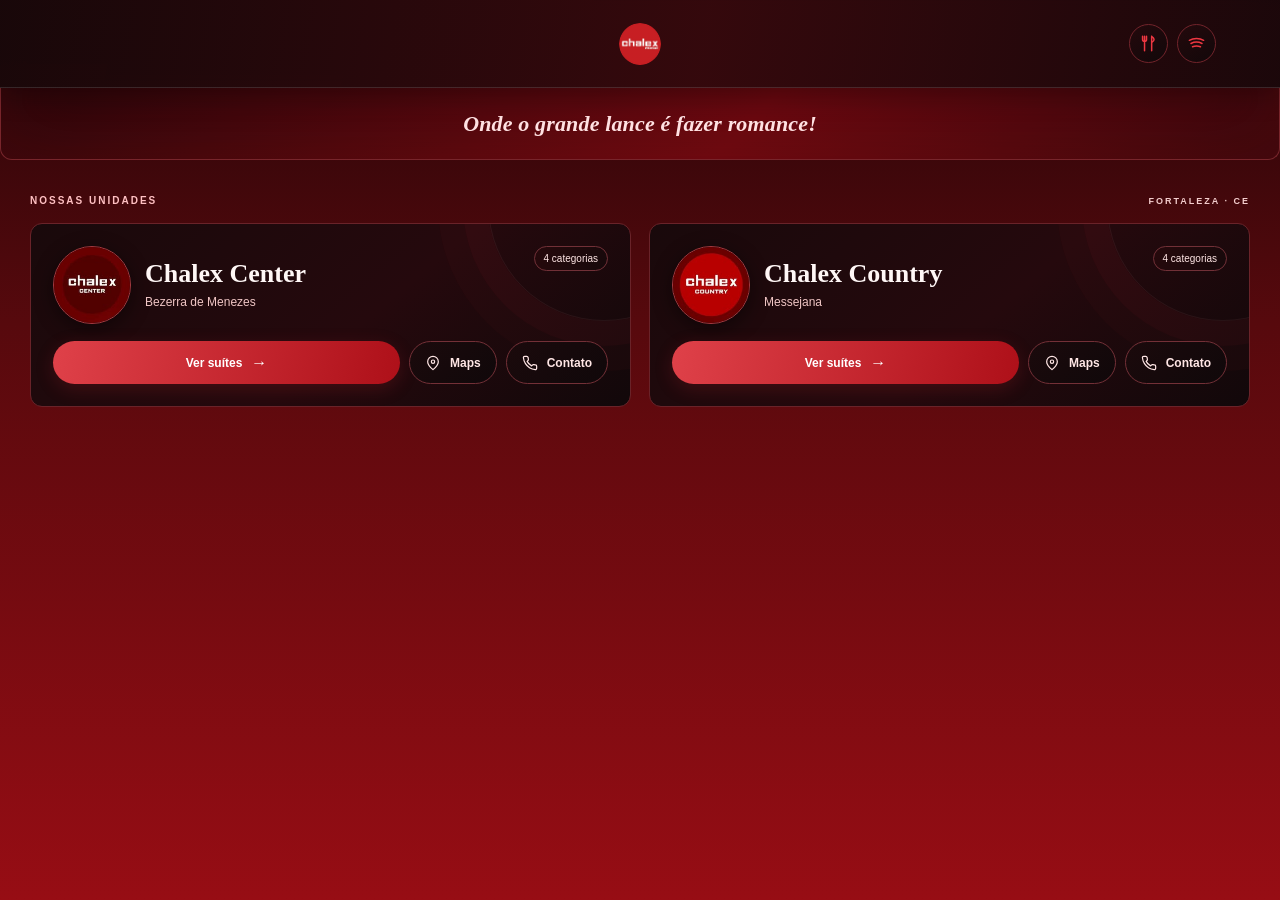
==== index.html @ f62645d0 "Create Chalex Motel site" ====
<!doctype html>
<html lang="pt-BR">
<head>
  <meta charset="utf-8">
  <meta name="viewport" content="width=device-width, initial-scale=1">
  <meta name="theme-color" content="#57090d">
  <title>Chalex Motel | Escolha sua unidade</title>
  <link rel="stylesheet" href="css/style.css">
  <script src="js/home.js" defer></script>
</head>
<body>
  <header class="topbar topbar-home"><span class="header-space" aria-hidden="true"></span><a class="brand" href="#inicio" aria-label="Chalex Motel início"><img src="img/logo-chalex.png" alt="Chalex Motel"></a><div class="header-actions"><a class="header-icon" href="https://drive.google.com/file/d/1eD_VrnajYB8ypf0hJPpwO3N-2KLEdvxQ/view" target="_blank" rel="noreferrer" aria-label="Cardápio executivo" title="Cardápio executivo"><svg viewBox="0 0 24 24" aria-hidden="true"><path d="M7 3v7M4.5 3v4a2.5 2.5 0 0 0 5 0V3M7 9v12M16 3v18M16 3c3.5 2 4.5 5.5 0 8"/></svg></a><a class="header-icon" href="https://open.spotify.com/user/31az27ifkc6kxsnqwvdnbieogrjy?si=fb84d837fab24060&amp;nd=1&amp;dlsi=f5a7240edb314aef" target="_blank" rel="noreferrer" aria-label="Playlist no Spotify" title="Playlist"><svg viewBox="0 0 24 24" aria-hidden="true"><path d="M3 8c5-3 13-3 18 0M5 12c4-2 10-2 14 0M7 16c3-1 7-1 10 0"/></svg></a></div></header>
  <main>
    <section class="intro-hero compact" id="inicio"><p class="brand-slogan">Onde o grande lance é fazer romance!</p></section>
    <section class="units-section" id="unidades"><div class="units-heading"><span>NOSSAS UNIDADES</span><span>FORTALEZA · CE</span></div><div class="unit-grid" id="unit-grid"></div></section>
</main>
</body>
</html>
---- css/style.css ----
:root{--bg:#101011;--surface:#19191b;--surface-2:#202023;--line:#343438;--text:#f6f2f0;--muted:#c0b9b5;--red:#b82f36;--red-bright:#d0494f;--serif:Georgia,'Times New Roman',serif;--sans:Arial,Helvetica,sans-serif}*{box-sizing:border-box}html{scroll-behavior:smooth}body{margin:0;background:var(--bg);color:var(--text);font-family:var(--sans);font-size:16px}a{color:inherit;text-decoration:none}.topbar{height:88px;display:flex;align-items:center;justify-content:space-between;padding:0 max(6vw,24px);background:#101011f5;border-bottom:1px solid #ffffff0d;position:relative;z-index:5}.brand img{display:block;width:125px;height:68px;object-fit:contain}.topbar nav{display:flex;align-items:center;gap:27px;font-size:13px;font-weight:700}.topbar nav>a{color:#ded9d6;transition:color .2s}.topbar nav>a:hover{color:#fff}.topbar .top-link{padding:12px 15px;background:#1d1d20;border:1px solid #37373a;border-radius:4px}.topbar .playlist-link{color:#fff;border-color:#674246;background:#2a1c1e}.branch-hero{min-height:425px;position:relative;overflow:hidden;display:flex;align-items:center;padding:63px max(10vw,34px) 75px;background:linear-gradient(110deg,#191719 0%,#211416 56%,#381a1d 100%);border-bottom:1px solid #ffffff0a}.hero-copy{position:relative;z-index:2}.eyebrow{font-size:11px;font-weight:700;letter-spacing:2px;color:#e4a3a5;margin:0 0 20px}.eyebrow span{display:inline-block;width:7px;height:7px;background:var(--red-bright);border-radius:50%;margin-right:7px;vertical-align:1px}.branch-hero h1{font:700 clamp(48px,6.5vw,76px)/.99 var(--serif);letter-spacing:-1.8px;margin:0}.branch-hero h1 em,.section-heading h2 em,.other-unit h2 em{font-weight:400;color:#dc6468}.hero-address{font-size:15px;color:#d2ccca;margin:19px 0 26px}.hero-actions,.other-actions{display:flex;gap:11px;flex-wrap:wrap}.button{min-width:153px;display:inline-flex;justify-content:center;align-items:center;gap:16px;padding:14px 17px;font-size:13px;font-weight:700;border-radius:4px;transition:background .2s,border-color .2s}.button span{font-size:16px}.button-primary{background:var(--red);color:#fff;border:1px solid var(--red)}.button-primary:hover{background:var(--red-bright)}.button-outline{background:#ffffff08;color:#f6f2f0;border:1px solid #6c5a5a}.button-outline:hover{background:#ffffff14;border-color:#9c7778}.hero-image{position:absolute;right:12%;top:50%;transform:translateY(-50%);width:300px;height:300px;display:grid;place-items:center;opacity:.64}.hero-glow{position:absolute;inset:0;border:1px solid #be555944;border-radius:50%;box-shadow:0 0 100px #951d2630,inset 0 0 90px #a41d2822}.hero-glow:before,.hero-glow:after{content:"";position:absolute;border:1px solid #be555933;border-radius:50%;inset:12%}.hero-glow:after{inset:25%}.hero-logo{position:relative;width:145px;height:145px;border-radius:50%;overflow:hidden;box-shadow:0 8px 55px #0009}.hero-logo img{width:100%;height:100%;object-fit:cover}.hero-bottom{position:absolute;left:max(10vw,34px);right:max(10vw,34px);bottom:20px;display:flex;justify-content:space-between;align-items:center;font-size:10px;letter-spacing:1.5px;color:#bab0ad}.hero-bottom a{color:#f3e6e4;font-weight:700}.suite-section{padding:72px max(7vw,26px) 79px}.section-heading{display:flex;align-items:end;justify-content:space-between;margin:0 auto 28px;max-width:1280px}.section-heading .eyebrow{margin-bottom:13px}.section-heading h2,.other-unit h2{font:600 clamp(36px,4.7vw,53px)/1.05 var(--serif);letter-spacing:-.7px;margin:0}.category-count{padding:9px 13px;border:1px solid #393638;border-radius:3px;color:#d3ccca;font-size:10px;letter-spacing:1.5px}.suite-grid{display:grid;grid-template-columns:repeat(2,minmax(0,1fr));gap:20px;max-width:1280px;margin:0 auto}.suite-card{background:var(--surface);border:1px solid #2c2b2d;border-radius:9px;overflow:hidden;min-width:0;transition:transform .2s,border-color .2s,box-shadow .2s}.suite-card:hover{transform:translateY(-3px);border-color:#5a393b;box-shadow:0 16px 40px #0004}.suite-photo{position:relative;width:100%;height:clamp(250px,34vw,410px);padding:0;display:block;overflow:hidden;border:0;background:#282426;color:#fff;text-align:left;cursor:pointer}.suite-photo img{display:block;width:100%;height:100%;object-fit:cover;transition:transform .45s}.suite-card:hover .suite-photo img{transform:scale(1.035)}.photo-shade{position:absolute;inset:30% 0 0;background:linear-gradient(transparent,#080809bf)}.photo-label{position:absolute;left:22px;bottom:18px;font:600 28px var(--serif);text-shadow:0 2px 10px #000}.photo-count{position:absolute;right:16px;top:16px;background:#121214e8;border:1px solid #ffffff25;border-radius:30px;padding:9px 12px;font-size:11px;font-weight:700;color:#fff}.photo-count b{color:#f17b7f;margin-left:8px}.suite-info{padding:19px 22px 20px}.suite-title-row{display:flex;align-items:center;gap:12px}.suite-index{color:#e66b70;font:italic 15px var(--serif)}.suite-title-row h3{font:600 24px var(--serif);margin:0}.suite-info p{color:var(--muted);font-size:13px;line-height:1.6;margin:9px 0 16px}.gallery-link{border:0;border-top:1px solid #343236;background:none;width:100%;padding:14px 0 0;color:#f1eded;display:flex;justify-content:space-between;font:700 12px var(--sans);text-align:left;cursor:pointer}.gallery-link span{font-size:17px;color:#e56a6e}.catalog-note{max-width:1280px;margin:20px auto 0;color:#aaa2a0;font-size:12px;line-height:1.5}.other-unit{margin:0 max(7vw,26px) 70px;max-width:1280px;padding:27px 30px;background:var(--surface);border:1px solid #333135;border-radius:8px;display:flex;justify-content:space-between;align-items:center;gap:25px}.unit-label{display:block;font-size:10px;color:#e89a9d;letter-spacing:1.7px;font-weight:700;margin-bottom:10px}.other-unit h2{font-size:31px}.other-unit p{margin:9px 0 0;color:var(--muted);font-size:13px}.other-actions{flex-shrink:0}.other-actions .button{min-width:130px;padding:13px 14px}.other-actions .button-outline{border-color:#494548}footer{min-height:82px;border-top:1px solid #29282a;display:flex;align-items:center;justify-content:space-between;gap:18px;padding:14px max(6vw,24px);color:#b2aaa7;font-size:11px}.footer-logo img{width:84px;height:48px;object-fit:contain;display:block}.gallery-dialog{width:min(900px,94vw);padding:0;border:1px solid #3a3334;background:#111;color:#fff;max-height:92vh;overflow:hidden;border-radius:6px}.gallery-dialog::backdrop{background:#050505e8}.gallery-dialog img{display:block;width:100%;height:min(76vh,760px);object-fit:contain;background:#111}.close-dialog,.gallery-arrow{position:absolute;z-index:2;border:1px solid #ffffff25;background:#151517e8;color:#fff;cursor:pointer}.close-dialog{top:14px;right:15px;width:40px;height:40px;border-radius:50%;font-size:25px}.gallery-arrow{top:48%;width:42px;height:52px;font-size:34px}.gallery-arrow.prev{left:12px}.gallery-arrow.next{right:12px}.gallery-caption{display:flex;justify-content:space-between;padding:13px 18px;font-size:13px}.gallery-caption span:last-child{color:#c4baba}@media(min-width:1300px){.other-unit{margin-left:auto;margin-right:auto}}@media(max-width:800px){.topbar{height:auto;min-height:80px;padding:8px 22px}.topbar nav{gap:10px;font-size:12px}.topbar nav>a{padding:10px}.brand img{width:100px}.hero-image{right:5%;opacity:.37}.suite-grid{gap:14px}.suite-photo{height:300px}.other-unit{align-items:flex-start;flex-direction:column}.other-actions{width:100%}}@media(max-width:580px){.topbar{align-items:center;flex-wrap:wrap;padding:8px 16px 12px}.brand img{width:82px;height:50px}.topbar nav{gap:5px;font-size:11px}.topbar nav>a{padding:8px 7px}.topbar .top-link{border-radius:3px}.branch-hero{min-height:390px;padding:55px 23px 70px}.branch-hero h1{font-size:56px}.hero-image{width:220px;height:220px;right:-30px;opacity:.26}.hero-logo{width:110px;height:110px}.hero-bottom{left:23px;right:23px}.suite-section{padding:55px 17px 58px}.section-heading{align-items:center;margin-bottom:22px}.section-heading h2{font-size:37px}.section-heading .eyebrow{font-size:9px;letter-spacing:1.4px}.category-count{font-size:9px;padding:8px}.suite-grid{grid-template-columns:1fr;gap:15px}.suite-photo{height:clamp(245px,70vw,360px)}.suite-info{padding:17px 18px}.suite-info p{font-size:14px}.other-unit{margin:0 17px 48px;padding:22px 19px}.other-unit h2{font-size:29px}.other-unit p{line-height:1.55}.other-actions{gap:8px}.other-actions .button{min-width:0;flex:1;font-size:12px;padding:13px 8px}footer{padding:14px 18px;flex-wrap:wrap}footer>span{font-size:10px}footer>a:last-child{font-size:10px}}@media(max-width:370px){.topbar nav{font-size:10px}.topbar nav>a{padding:7px 5px}.topbar .top-link{font-size:9px}.section-heading{display:block}.category-count{display:inline-block;margin-top:14px}}
/* Seletor de unidade antes do catálogo */
.intro-hero{max-width:1280px;margin:0 auto;padding:60px 30px 42px;text-align:center;background:radial-gradient(ellipse at 50% 0%,#2b1a1d 0%,#171517 55%,#131314 100%);border:1px solid #302629;border-top:0;border-radius:0 0 16px 16px}.intro-hero .eyebrow{font-size:10px;margin-bottom:19px}.intro-hero h1{font:700 clamp(40px,6vw,66px)/1.03 var(--serif);letter-spacing:-1.2px;margin:0}.intro-hero h1 em{color:#d7cfcc;font-weight:400}.intro-hero>p:last-child{font-size:14px;color:#c4bcba;line-height:1.65;margin:16px auto 0}.units-section{max-width:1280px;margin:0 auto;padding:35px 30px 58px}.units-heading{display:flex;justify-content:space-between;align-items:center;color:#d8a4a4;font-size:10px;letter-spacing:2px;font-weight:700;margin-bottom:17px}.units-heading span:last-child{color:#a9a1a0;font-size:9px}.unit-grid{display:grid;grid-template-columns:repeat(2,minmax(0,1fr));gap:18px}.unit-card{position:relative;overflow:hidden;background:linear-gradient(140deg,#1c1b1e,#171719 65%,#21191b);border:1px solid #333135;border-radius:12px;padding:23px 24px 20px;transition:border-color .2s,transform .2s,box-shadow .2s}.unit-card:before{content:"";position:absolute;width:230px;height:230px;right:-90px;top:-135px;border-radius:50%;border:1px solid #ffffff09;box-shadow:0 0 0 25px #ffffff03,0 0 0 50px #ffffff02;pointer-events:none}.unit-card:hover,.unit-card.is-selected{border-color:#764044;transform:translateY(-2px);box-shadow:0 15px 38px #0004}.unit-card.is-featured{background:linear-gradient(140deg,#25191b,#191719 60%,#2b191b)}.unit-card-top{position:relative;display:flex;align-items:center;gap:9px;margin-bottom:17px}.unit-number{font:italic 17px var(--serif);color:#f0787d}.unit-neighborhood{border:1px solid #433638;border-radius:20px;padding:6px 10px;color:#ddd4d2;font-size:10px;letter-spacing:.8px;text-transform:uppercase}.featured-tag{margin-left:auto;color:#eea3a5;font-size:9px;letter-spacing:1px;font-weight:700}.unit-card h2{position:relative;font:600 28px var(--serif);margin:0 0 9px;color:#f5f1ef}.unit-address{position:relative;font-size:12px;color:#c0b9b7;line-height:1.6;margin:0 0 22px}.unit-card-bottom{position:relative;display:flex;align-items:center;gap:9px}.view-suites,.unit-map,.unit-contact{height:43px;display:inline-flex;align-items:center;justify-content:center;gap:9px;border-radius:30px;font:700 12px var(--sans);white-space:nowrap}.view-suites{flex:1;border:0;padding:0 17px;background:linear-gradient(90deg,#c8484d,#a72a31);color:#fff;cursor:pointer}.view-suites span{font-size:16px}.view-suites:hover{background:#d24b51}.unit-map,.unit-contact{padding:0 15px;border:1px solid #454145;color:#d8d1cf;background:#1c1b1f}.unit-map:hover,.unit-contact:hover{border-color:#8e6265;color:#fff}.suite-section{max-width:1280px;margin:0 auto;padding:56px 30px 72px;scroll-margin-top:20px}.suite-section.is-hidden{display:none!important}.suite-section .section-heading{margin:0 auto 25px}.suite-section .section-heading .eyebrow{margin-bottom:12px}.selected-address{margin:10px 0 0;color:#c3bcba;font-size:13px}.suite-grid{grid-template-columns:repeat(2,minmax(0,1fr));gap:19px}.suite-photo{height:clamp(260px,34vw,400px)}.catalog-note{color:#bcb4b2}.change-unit{background:#1b1a1c;color:#e2dcda;border:1px solid #444144;border-radius:30px;padding:11px 16px;font:700 11px var(--sans);cursor:pointer}.change-unit:hover{border-color:#9a5a5e;color:#fff}footer{margin-top:12px}@media(max-width:800px){.intro-hero{margin:0 15px}.units-section{padding-left:20px;padding-right:20px}.unit-grid{gap:12px}.unit-card{padding:20px 18px}.unit-card h2{font-size:24px}.unit-card-bottom{flex-wrap:wrap}.view-suites{min-width:100%}.unit-map,.unit-contact{flex:1}.suite-section{padding-left:20px;padding-right:20px}}@media(max-width:580px){.intro-hero{padding:50px 19px 32px;margin:0 10px;border-radius:0 0 12px 12px}.intro-hero h1{font-size:43px}.intro-hero>p:last-child{font-size:13px}.units-section{padding:28px 13px 42px}.units-heading{margin:0 3px 13px;font-size:9px}.unit-grid{grid-template-columns:1fr;gap:11px}.unit-card{padding:19px 18px 16px}.unit-card-top{margin-bottom:13px}.unit-card h2{font-size:25px}.unit-address{margin-bottom:16px}.unit-card-bottom{flex-wrap:nowrap}.view-suites{min-width:0;height:41px}.unit-map,.unit-contact{height:41px;padding:0 12px;font-size:11px}.suite-section{padding:42px 13px 54px}.suite-section .section-heading{align-items:flex-start;gap:12px}.suite-section .section-heading h2{font-size:34px}.selected-address{font-size:12px;max-width:250px}.change-unit{padding:10px 12px;white-space:nowrap;margin-top:14px}.suite-grid{grid-template-columns:1fr;gap:14px}.suite-photo{height:clamp(250px,72vw,350px)}}@media(max-width:380px){.unit-card h2{font-size:22px}.unit-map,.unit-contact{padding:0 9px;font-size:10px}.section-heading{gap:8px}.change-unit{font-size:10px;padding:9px 10px}}

.category-badge{border:1px solid #4b3e40;border-radius:20px;padding:6px 9px;color:#e2dad8;font-size:9px;white-space:nowrap}.unit-card.is-featured .category-badge{border-color:#735052;color:#f3b6b8}@media(max-width:380px){.featured-tag{display:none}}
/* Paleta vermelha e ajustes mobile */
:root{--bg:#39070a;--surface:#17090b;--surface-2:#210b0e;--line:#542126;--text:#fff7f6;--muted:#ead5d4;--red:#b5121b;--red-bright:#e0444c}
body{background:linear-gradient(180deg,#240508 0%,#57090d 36%,#970d14 100%) fixed;color:#fff7f6}.topbar{background:linear-gradient(100deg,#16090b,#29090d 55%,#1a090b);border-bottom:1px solid #ffffff18}.topbar nav>a{color:#fff0ef}.topbar .top-link{background:linear-gradient(135deg,#17090b,#25090d);border:1px solid #6e292e}.topbar .playlist-link{background:linear-gradient(110deg,#25090d,#16090b);border-color:#7a252d}.topbar nav svg{width:17px;height:17px;fill:none;stroke:currentColor;stroke-width:1.8;stroke-linecap:round;stroke-linejoin:round;vertical-align:middle}.top-link{display:inline-flex;align-items:center;gap:8px}.branch-hero,.intro-hero{background:linear-gradient(135deg,#260609 0%,#65090f 58%,#32070b 100%);border-color:#78252b}.intro-hero{box-shadow:inset 0 -25px 70px #b10f1828}.intro-hero .eyebrow{color:#ffb3b6}.intro-hero h1 em{color:#ffd9d9}.intro-hero>p:last-child{color:#f0d5d5}.units-section{background:transparent}.units-heading{color:#ffc1c3}.units-heading span:last-child{color:#f3cdcd}.unit-card,.unit-card.is-featured{background:linear-gradient(140deg,#19090b 0%,#25090d 55%,#12080a 100%);border-color:#692329}.unit-card:hover,.unit-card.is-selected{border-color:#ef535b;box-shadow:0 14px 40px #20030678}.unit-card:before{border-color:#ffadb012;box-shadow:0 0 0 25px #e8303c09,0 0 0 50px #e8303c06}.unit-neighborhood{background:linear-gradient(110deg,#290b0e,#17090b);border-color:#713037;color:#ffe6e5}.category-badge{background:linear-gradient(110deg,#26090c,#17090b);border-color:#713037;color:#ffe6e5}.unit-card.is-featured .category-badge{border-color:#ab3c44;color:#fff}.unit-card h2{color:#fff7f6}.unit-address{color:#e9caca}.unit-address svg,.unit-map svg,.unit-contact svg{width:16px;height:16px;flex:0 0 auto;fill:none;stroke:currentColor;stroke-width:1.8;stroke-linecap:round;stroke-linejoin:round}.unit-card-bottom{gap:9px}.view-suites{background:linear-gradient(100deg,#df4149 0%,#ae1019 100%);box-shadow:0 5px 18px #c0202a35}.view-suites:hover{background:linear-gradient(100deg,#f2535a,#c41822)}.unit-map,.unit-contact{background:linear-gradient(135deg,#1b0a0c,#10080a);border-color:#733037;color:#ffe6e5}.unit-map:hover,.unit-contact:hover{background:linear-gradient(135deg,#390d12,#1a090b);border-color:#e24c54;color:#fff}.suite-section{background:transparent}.suite-section .eyebrow{color:#ffc0c2}.section-heading h2 em{color:#ffd7d7}.selected-address{color:#f1d8d7}.suite-card{background:linear-gradient(145deg,#19090b,#25090d 58%,#13080a);border-color:#6a242a}.suite-card:hover{border-color:#e0444c;box-shadow:0 14px 40px #20030678}.suite-info p{color:#ead6d5}.suite-title-row h3{color:#fff7f6}.suite-index,.gallery-link span{color:#ff777d}.photo-count{background:linear-gradient(120deg,#21090c,#10080a);border-color:#ffffff3a}.catalog-note{color:#f0d8d7}.change-unit{background:linear-gradient(130deg,#26090c,#15080a);border-color:#783039;color:#fff0ef}.change-unit:hover{background:linear-gradient(130deg,#4a0b11,#21090c);border-color:#ee545b}.other-unit{background:linear-gradient(135deg,#19090b,#28090d,#13080a);border-color:#70252c}.other-unit p{color:#ead1d0}footer{background:linear-gradient(100deg,#16080a,#30090d,#18080a);border-color:#6c232a;color:#ecd7d6}footer>a:last-child:hover{color:#fff}
@media(max-width:800px){.unit-grid{grid-template-columns:1fr}.unit-card{padding:22px 23px}.unit-card-bottom{display:grid;grid-template-columns:minmax(0,1fr) auto auto}.view-suites{min-width:0}.suite-grid{grid-template-columns:repeat(2,minmax(0,1fr))}.suite-photo{height:clamp(250px,44vw,340px)}}
@media(max-width:580px){.topbar{display:flex;flex-direction:column;justify-content:center;gap:4px;padding:5px 10px 11px;min-height:0}.brand img{height:50px;width:92px}.topbar nav{width:100%;justify-content:center;gap:6px;flex-wrap:wrap;font-size:11px}.topbar nav>a{padding:9px 10px}.topbar .top-link{border-radius:24px}.intro-hero{padding:45px 17px 30px}.intro-hero h1{font-size:42px}.intro-hero>p:last-child{font-size:14px;max-width:290px}.units-section{padding:26px 13px 40px}.units-heading{padding:0 3px}.unit-card{padding:19px 17px 16px}.unit-card h2{font-size:24px}.unit-card-bottom{grid-template-columns:minmax(0,1fr) auto auto;gap:7px}.view-suites,.unit-map,.unit-contact{height:43px;font-size:11px}.unit-map,.unit-contact{padding:0 11px}.unit-address{font-size:12px}.suite-section{padding:40px 13px 52px}.suite-grid{grid-template-columns:1fr}.suite-photo{height:clamp(245px,72vw,350px)}.suite-info p{font-size:14px}.section-heading{align-items:flex-start}.catalog-note{font-size:12px;line-height:1.6}footer{background:linear-gradient(100deg,#16080a,#30090d,#18080a)}}
@media(max-width:380px){.topbar nav{gap:4px}.topbar nav>a{padding:8px 8px;font-size:10px}.unit-card-bottom{grid-template-columns:1fr 1fr}.view-suites{grid-column:1/-1}.unit-map,.unit-contact{width:100%;padding:0 8px}.category-badge{font-size:8px;padding:5px 7px}}
/* Logos das unidades e acabamento final */
.playlist-link svg{color:#e32d39;stroke:#e32d39}.brand-slogan{font:italic 600 20px var(--serif)!important;color:#ffe1e2!important;margin:16px auto 0!important;letter-spacing:.15px}.intro-hero>p:last-child{margin-top:8px!important}.unit-card-top{align-items:center;gap:14px;margin-bottom:17px}.unit-logo{width:78px;height:78px;flex:0 0 78px;object-fit:cover;border-radius:50%;border:1px solid #a43a40;box-shadow:0 5px 20px #0007}.unit-heading{min-width:0;display:grid;gap:7px}.unit-heading h2{font-size:26px;line-height:1.05;margin:0}.unit-identity{color:#f0c6c5;font-size:12px;line-height:1.35}.unit-neighborhood{display:none}.category-badge{margin-left:auto;align-self:flex-start}.unit-card{padding:22px}.unit-address{padding-left:2px}.suite-grid{grid-template-columns:minmax(0,1fr)!important;max-width:900px}.suite-photo{height:clamp(270px,42vw,430px)}.suite-title-row{gap:0}.suite-index{display:none}.suite-section .section-heading{max-width:900px}.catalog-note{max-width:900px}.category-badge{font-size:10px}
@media(max-width:800px){.unit-grid{grid-template-columns:1fr}.suite-grid{grid-template-columns:minmax(0,1fr)!important;max-width:100%}.suite-photo{height:clamp(260px,55vw,400px)}}
@media(max-width:580px){.topbar nav{justify-content:center;gap:9px}.topbar nav>a{padding:10px 14px;font-size:11px}.brand-slogan{font-size:18px!important;line-height:1.35}.unit-card{padding:18px 16px}.unit-card-top{gap:11px;margin-bottom:14px}.unit-logo{width:66px;height:66px;flex-basis:66px}.unit-heading h2{font-size:23px}.unit-identity{font-size:12px}.category-badge{font-size:9px;padding:6px 8px}.suite-photo{height:clamp(245px,70vw,360px)}}
@media(max-width:380px){.unit-logo{width:58px;height:58px;flex-basis:58px}.unit-card-top{gap:9px}.unit-heading h2{font-size:21px}.category-badge{font-size:8px;padding:5px 7px}}
/* Páginas individuais das unidades */
.intro-hero.compact{padding:23px 20px 22px;border-radius:0 0 12px 12px}.intro-hero.compact .brand-slogan{margin:0 auto!important;font-size:22px!important}.topbar .brand img{width:64px;height:64px;object-fit:cover;border-radius:50%;mix-blend-mode:screen;background:transparent}.unit-page{max-width:1020px;margin:0 auto;padding:27px 26px 70px}.back-units{display:inline-flex;margin:2px 0 22px;color:#ffe0df;font-size:12px;font-weight:700}.back-units:hover{color:#fff}.unit-page-hero{display:flex;align-items:center;gap:23px;padding:25px 27px;background:linear-gradient(130deg,#23070a,#610a10 55%,#30070a);border:1px solid #76252c;border-radius:12px}.unit-page-hero>img{width:105px;height:105px;object-fit:cover;border-radius:50%;border:1px solid #c43e47;box-shadow:0 6px 20px #0006}.unit-page-hero .eyebrow{margin-bottom:10px}.unit-page-hero h1{font:600 clamp(34px,5vw,48px)/1.05 var(--serif);margin:0 0 18px}.unit-page-hero h1 em{color:#ffd8d8;font-weight:400}.unit-page-actions{display:flex;gap:9px;flex-wrap:wrap}.unit-page-actions .button{min-width:120px;padding:12px 16px}.unit-page-actions svg{width:16px;height:16px;fill:none;stroke:currentColor;stroke-width:1.8;stroke-linecap:round;stroke-linejoin:round}.unit-suites{padding-top:43px}.unit-suites-heading{margin-bottom:20px}.unit-suites-heading .eyebrow{margin-bottom:10px}.unit-suites-heading h2{font:600 clamp(34px,4.5vw,46px)/1.05 var(--serif);margin:0}.unit-suites-heading h2 em{color:#ffd6d6;font-weight:400}.unit-page .suite-grid{max-width:100%}.unit-page .suite-photo{height:clamp(260px,37vw,380px)}.unit-page .suite-info{padding:18px 21px}.unit-page .suite-info p{font-size:14px}.unit-page .catalog-note{margin-top:18px}
@media(max-width:580px){.topbar .brand img{width:58px;height:58px}.intro-hero.compact{padding:19px 14px}.intro-hero.compact .brand-slogan{font-size:18px!important}.unit-page{padding:18px 13px 48px}.unit-page-hero{padding:19px 17px;gap:14px}.unit-page-hero>img{width:76px;height:76px}.unit-page-hero .eyebrow{font-size:9px;letter-spacing:1.2px}.unit-page-hero h1{font-size:31px;margin-bottom:14px}.unit-page-actions{gap:7px}.unit-page-actions .button{min-width:0;padding:10px 12px;font-size:11px}.unit-suites{padding-top:33px}.unit-page .suite-photo{height:clamp(245px,70vw,350px)}}
@media(max-width:380px){.unit-page-hero{gap:10px;padding:17px 13px}.unit-page-hero>img{width:62px;height:62px}.unit-page-hero h1{font-size:27px}.unit-page-hero .eyebrow{font-size:8px}.unit-page-actions .button{padding:9px 10px}}
/* Carrossel de suítes e reserva */
.suite-carousel{height:clamp(270px,37vw,390px);position:relative;overflow:hidden;background:linear-gradient(135deg,#28090c,#12080a);touch-action:pan-y;user-select:none}.suite-carousel>img{display:block;width:100%;height:100%;object-fit:cover;pointer-events:none;transition:opacity .18s}.carousel-arrow{position:absolute;z-index:2;top:50%;transform:translateY(-50%);width:39px;height:39px;display:grid;place-items:center;border:1px solid #ffffff40;border-radius:50%;background:#12090bb3;color:#fff;font:400 27px/1 Arial,sans-serif;cursor:pointer;opacity:.72;transition:opacity .2s,background .2s,border-color .2s}.carousel-arrow:hover,.carousel-arrow:focus-visible{opacity:1;background:#a91119e8;border-color:#ffffff80}.carousel-prev{left:13px}.carousel-next{right:13px}.suite-carousel .photo-count{position:absolute;right:13px;bottom:13px;top:auto;padding:8px 11px;background:#15090ccc;border:1px solid #ffffff35;color:#fff;font-size:11px;font-weight:700}.reserve-button{width:100%;min-height:46px;display:flex;align-items:center;justify-content:center;gap:9px;background:linear-gradient(100deg,#e3424b,#aa1019);border:1px solid #e04a51;border-radius:30px;color:#fff;font-size:13px;font-weight:700;box-shadow:0 5px 18px #b3131b35;transition:filter .18s,transform .18s}.reserve-button:hover{filter:brightness(1.12);transform:translateY(-1px)}.reserve-button svg{width:17px;height:17px;fill:none;stroke:currentColor;stroke-width:1.8;stroke-linecap:round;stroke-linejoin:round}.unit-page .suite-info{padding:19px 22px 22px}.unit-page .suite-info p{margin:9px 0 17px}.empty-catalog{margin-top:36px;padding:44px 28px;text-align:center;background:linear-gradient(135deg,#1a090b,#2b0a0e 55%,#13080a);border:1px solid #6a242a;border-radius:12px}.empty-catalog .eyebrow{margin-bottom:12px}.empty-catalog h2{max-width:580px;margin:0 auto;color:#fff2f1;font:600 clamp(24px,4vw,36px)/1.2 var(--serif)}
@media(max-width:580px){.suite-carousel{height:clamp(245px,70vw,350px)}.carousel-arrow{width:37px;height:37px;opacity:.82}.carousel-prev{left:10px}.carousel-next{right:10px}.unit-page .suite-info{padding:16px 17px 19px}.reserve-button{min-height:48px;font-size:14px}.empty-catalog{padding:34px 20px;margin-top:25px}}
/* Preços e comodidades das suítes */
.suite-title-row{display:flex;align-items:center;justify-content:space-between;gap:12px}.suite-title-row h3{margin:0;font:600 26px var(--serif);color:#fff7f6}.suite-category{border:1px solid #88333a;border-radius:30px;padding:6px 10px;background:linear-gradient(120deg,#390d12,#1c090b);color:#ffe3e2;font-size:10px;font-weight:700}.suite-feature-block{margin-top:17px}.details-label{display:block;margin-bottom:9px;color:#e8b9b8;font-size:9px;letter-spacing:1.5px;font-weight:700}.suite-features{display:flex;flex-wrap:wrap;gap:8px}.feature-chip{display:inline-flex;align-items:center;gap:7px;padding:8px 11px;border:1px solid #643037;border-radius:6px;background:linear-gradient(135deg,#260a0d,#17090b);color:#f6e2e1;font-size:11px;font-weight:600}.feature-chip svg,.price-label svg{width:16px;height:16px;flex:0 0 auto;fill:none;stroke:#ed646b;stroke-width:1.7;stroke-linecap:round;stroke-linejoin:round}.suite-pricing{display:grid;grid-template-columns:repeat(2,minmax(0,1fr));gap:10px;margin:18px 0 15px}.price-item{padding:12px 13px;border:1px solid #633037;border-radius:7px;background:linear-gradient(140deg,#21090c,#13080a);display:flex;align-items:center;justify-content:space-between;gap:8px}.price-label{display:flex;align-items:center;gap:7px;color:#ead4d3;font-size:11px;line-height:1.25}.price-item strong{color:#fff;font-size:15px;white-space:nowrap}.reserve-button{margin-top:2px}.unit-page .suite-info{padding:19px 22px 21px}.unit-page .suite-info p{margin:8px 0 0;color:#e8d1d0}.suite-card{overflow:hidden}.suite-carousel .photo-count{color:#fff}
@media(max-width:580px){.suite-title-row h3{font-size:24px}.suite-features{gap:7px}.feature-chip{font-size:11px;padding:8px 9px}.suite-pricing{gap:8px}.price-item{padding:11px 9px;align-items:flex-start;flex-direction:column;gap:7px}.price-label{font-size:10px}.price-item strong{font-size:15px}.unit-page .suite-info{padding:17px 16px 19px}}
@media(max-width:350px){.suite-pricing{grid-template-columns:1fr}.price-item{align-items:center;flex-direction:row}}
/* Cabeçalho fixo e botão voltar nas páginas das suítes */
.topbar{position:sticky;top:0;z-index:1000;min-height:76px;padding:6px max(5vw,22px);background:linear-gradient(100deg,#18080aef,#35090df2 55%,#1b080bf2);border-bottom:1px solid #ffffff20;box-shadow:0 7px 24px #09020455;backdrop-filter:blur(12px)}.topbar .brand{flex:0 0 auto}.topbar nav{flex:0 0 auto}.topbar-page{display:grid;grid-template-columns:minmax(90px,1fr) auto minmax(250px,1fr);align-items:center;gap:12px}.topbar-page .header-back{justify-self:start;display:inline-flex;align-items:center;gap:7px;color:#fff0ef;font-size:13px;font-weight:700;padding:10px 13px;border:1px solid #773039;border-radius:28px;background:linear-gradient(120deg,#290a0d,#18080a);transition:background .2s,border-color .2s}.header-back:hover{background:linear-gradient(120deg,#5a0d14,#26090c);border-color:#d94b53}.header-back svg{width:18px;height:18px;fill:none;stroke:currentColor;stroke-width:2;stroke-linecap:round;stroke-linejoin:round}.topbar-page .brand{justify-self:center}.topbar-page nav{justify-self:end;gap:9px}.topbar-page nav>a{padding:10px 12px}.unit-page{padding-top:22px}.unit-page .back-units{display:none}
@media(max-width:720px){.topbar{padding-left:14px;padding-right:14px;min-height:70px}.topbar-page{grid-template-columns:auto 1fr auto;gap:7px}.topbar-page .header-back{padding:9px 10px}.topbar-page .header-back span{display:none}.topbar-page nav{gap:5px}.topbar-page nav>a{padding:9px 10px}.topbar-page nav>a span{font-size:10px}.topbar .brand img{width:54px;height:54px}}
@media(max-width:420px){.topbar{padding-left:9px;padding-right:9px}.topbar-page{gap:4px}.topbar-page .header-back{padding:8px}.topbar-page .header-back svg{width:17px;height:17px}.topbar-page nav{gap:3px}.topbar-page nav>a{gap:5px;padding:8px 7px;font-size:10px}.topbar-page .brand img{width:49px;height:49px}.unit-page{padding-top:17px}}
/* Área maior para exibir a foto inteira */
.suite-carousel{height:min(76vh,760px);min-height:330px;display:grid;place-items:center;background:linear-gradient(145deg,#21090c,#0e0809)}.suite-carousel>img{width:100%;height:100%;object-fit:contain;object-position:center}.carousel-arrow{z-index:3}.suite-carousel .photo-count{z-index:3}
@media(max-width:580px){.suite-carousel{height:min(72svh,680px);min-height:310px}.suite-carousel>img{object-fit:contain}}
/* Cabeçalho minimalista: logo central e ícones alinhados */
.topbar-home{display:grid;grid-template-columns:1fr auto 1fr;align-items:center;min-height:68px;padding:4px max(5vw,20px)}.topbar-home>.header-icon:first-child{justify-self:start}.topbar-home>.brand{justify-self:center}.topbar-home>.header-icon:last-child{justify-self:end}.topbar .brand img{width:42px;height:42px;object-fit:cover;border-radius:50%;mix-blend-mode:screen}.topbar-page{grid-template-columns:1fr auto 1fr;min-height:68px;padding:4px max(5vw,20px)}.topbar-page .brand{justify-self:center}.topbar-page .header-back{justify-self:start;width:38px;height:38px;padding:0;display:grid;place-items:center}.topbar-page .header-back svg{width:18px;height:18px}.header-actions{justify-self:end;display:flex;align-items:center;gap:9px}.header-icon{width:39px;height:39px;display:grid;place-items:center;border:1px solid #72242b;border-radius:50%;background:linear-gradient(145deg,#24090c,#12080a);color:#ed3741;transition:background .18s,border-color .18s,transform .18s}.header-icon:hover{background:linear-gradient(145deg,#4b0a11,#22090c);border-color:#e2424a;transform:translateY(-1px)}.header-icon svg{width:19px;height:19px;fill:none;stroke:#ed3741;stroke-width:1.9;stroke-linecap:round;stroke-linejoin:round}.topbar-page .header-actions{gap:8px}.topbar-page .header-actions .header-icon{width:37px;height:37px}
@media(max-width:580px){.topbar-home{display:grid;grid-template-columns:1fr auto 1fr;flex-direction:initial;min-height:60px;padding:4px 15px}.topbar .brand img{width:38px;height:38px}.topbar-page{display:grid;grid-template-columns:1fr auto 1fr;min-height:60px;padding:4px 12px}.topbar-page .header-back{width:35px;height:35px}.topbar-page .header-actions{gap:6px}.topbar-page .header-actions .header-icon,.header-icon{width:35px;height:35px}.header-icon svg{width:17px;height:17px}}
/* Ícones agrupados no mesmo lado em todos os cabeçalhos */
.topbar-home>.header-space{justify-self:start;width:75px}.topbar-home>.brand{grid-column:2}.topbar-home>.header-actions{grid-column:3;justify-self:end}.topbar-home>.header-icon:first-child,.topbar-home>.header-icon:last-child{justify-self:auto}
@media(max-width:580px){.topbar-home>.header-space{width:60px}.topbar-home>.header-actions{display:flex;gap:6px}}
/* Toque para ampliar as fotos sem corte */
.suite-carousel>img{pointer-events:auto;cursor:zoom-in}.suite-carousel>img:focus-visible{outline:3px solid #ef454d;outline-offset:-3px}.photo-viewer{width:min(96vw,1100px);height:min(94svh,980px);max-width:96vw;max-height:94svh;padding:34px 12px 12px;position:relative;overflow:hidden;border:1px solid #7c3037;border-radius:10px;background:linear-gradient(145deg,#20090c,#090708);color:#fff}.photo-viewer::backdrop{background:#050304ed;backdrop-filter:blur(5px)}.photo-viewer>img{display:block;width:100%;height:100%;object-fit:contain;object-position:center}.photo-viewer-close{position:absolute;z-index:2;top:8px;right:9px;width:34px;height:34px;display:grid;place-items:center;border:1px solid #8e3b42;border-radius:50%;background:#22090cf2;color:#fff;font-size:23px;line-height:1;cursor:pointer}.photo-viewer-close:hover{background:#a9131c}
.zoom-photo{position:absolute;z-index:3;top:13px;right:13px;width:39px;height:39px;display:grid;place-items:center;border:1px solid #ffffff55;border-radius:50%;background:#15090bd9;color:#ec424a;cursor:pointer;opacity:.86;transition:opacity .2s,background .2s,border-color .2s,transform .2s}.zoom-photo:hover,.zoom-photo:focus-visible{opacity:1;background:#26090ded;border-color:#ef4b53;transform:scale(1.04)}.zoom-photo svg{width:19px;height:19px;fill:none;stroke:#f0444d;stroke-width:1.8;stroke-linecap:round;stroke-linejoin:round}@media(max-width:580px){.zoom-photo{top:10px;right:10px;width:36px;height:36px}.zoom-photo svg{width:18px;height:18px}}
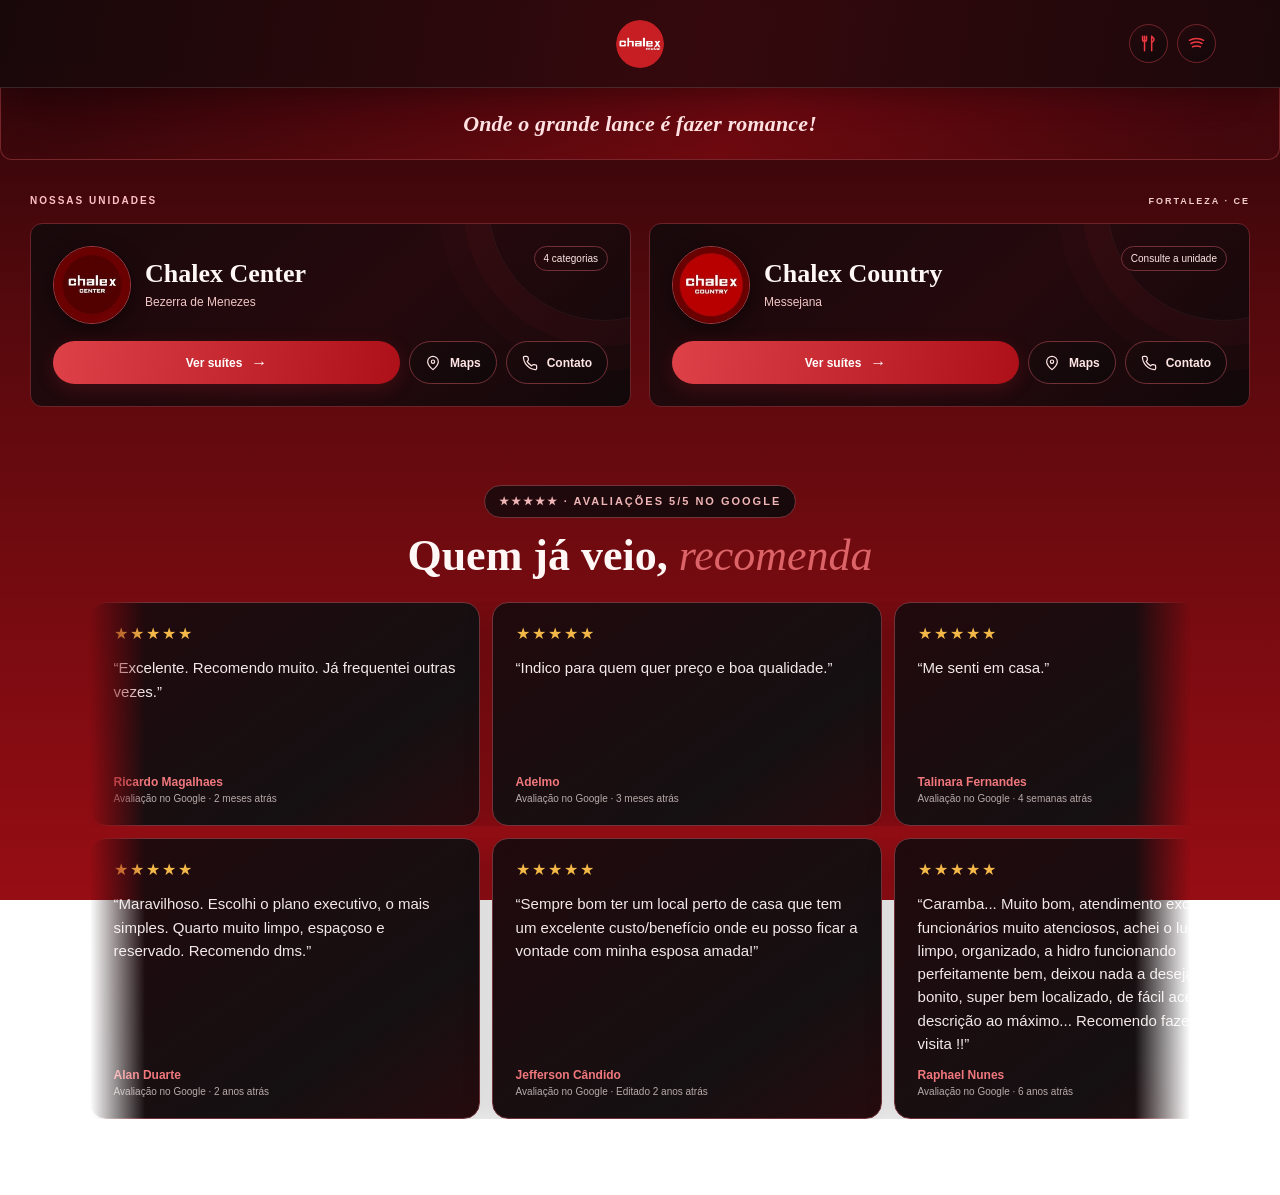
==== commit d5f02fe1: "Add floating hearts animation to the page - Introduced a new JavaScript file (hearts.js) that create" ====
--- a/index.html
+++ b/index.html
@@ -4,15 +4,21 @@
   <meta charset="utf-8">
   <meta name="viewport" content="width=device-width, initial-scale=1">
   <meta name="theme-color" content="#57090d">
+  <link rel="icon" type="image/png" href="img/logo-chalex-transparent.png">
   <title>Chalex Motel | Escolha sua unidade</title>
   <link rel="stylesheet" href="css/style.css">
   <script src="js/home.js" defer></script>
+  <script src="js/hearts.js" defer></script>
 </head>
 <body>
-  <header class="topbar topbar-home"><span class="header-space" aria-hidden="true"></span><a class="brand" href="#inicio" aria-label="Chalex Motel início"><img src="img/logo-chalex.png" alt="Chalex Motel"></a><div class="header-actions"><a class="header-icon" href="https://drive.google.com/file/d/1eD_VrnajYB8ypf0hJPpwO3N-2KLEdvxQ/view" target="_blank" rel="noreferrer" aria-label="Cardápio executivo" title="Cardápio executivo"><svg viewBox="0 0 24 24" aria-hidden="true"><path d="M7 3v7M4.5 3v4a2.5 2.5 0 0 0 5 0V3M7 9v12M16 3v18M16 3c3.5 2 4.5 5.5 0 8"/></svg></a><a class="header-icon" href="https://open.spotify.com/user/31az27ifkc6kxsnqwvdnbieogrjy?si=fb84d837fab24060&amp;nd=1&amp;dlsi=f5a7240edb314aef" target="_blank" rel="noreferrer" aria-label="Playlist no Spotify" title="Playlist"><svg viewBox="0 0 24 24" aria-hidden="true"><path d="M3 8c5-3 13-3 18 0M5 12c4-2 10-2 14 0M7 16c3-1 7-1 10 0"/></svg></a></div></header>
+  <header class="topbar topbar-home"><span class="header-space" aria-hidden="true"></span><a class="brand" href="#inicio" aria-label="Chalex Motel início"><img src="img/logo-chalex-transparent.png" alt="Chalex Motel"></a><div class="header-actions"><a class="header-icon" href="https://drive.google.com/file/d/1eD_VrnajYB8ypf0hJPpwO3N-2KLEdvxQ/view" target="_blank" rel="noreferrer" aria-label="Cardápio executivo" title="Cardápio executivo"><svg viewBox="0 0 24 24" aria-hidden="true"><path d="M7 3v7M4.5 3v4a2.5 2.5 0 0 0 5 0V3M7 9v12M16 3v18M16 3c3.5 2 4.5 5.5 0 8"/></svg></a><a class="header-icon" href="https://open.spotify.com/user/31az27ifkc6kxsnqwvdnbieogrjy?si=fb84d837fab24060&amp;nd=1&amp;dlsi=f5a7240edb314aef" target="_blank" rel="noreferrer" aria-label="Playlist no Spotify" title="Playlist"><svg viewBox="0 0 24 24" aria-hidden="true"><path d="M3 8c5-3 13-3 18 0M5 12c4-2 10-2 14 0M7 16c3-1 7-1 10 0"/></svg></a></div></header>
   <main>
     <section class="intro-hero compact" id="inicio"><p class="brand-slogan">Onde o grande lance é fazer romance!</p></section>
     <section class="units-section" id="unidades"><div class="units-heading"><span>NOSSAS UNIDADES</span><span>FORTALEZA · CE</span></div><div class="unit-grid" id="unit-grid"></div></section>
+    <section class="reviews-section" aria-labelledby="reviews-title">
+      <div class="reviews-heading"><p class="eyebrow">★★★★★ · AVALIAÇÕES 5/5 NO GOOGLE</p><h2 id="reviews-title">Quem já veio, <em>recomenda</em></h2></div>
+      <div class="reviews-lanes" id="reviews-lanes" aria-label="Comentários de cinco estrelas publicados no Google"></div>
+    </section>
 </main>
 </body>
 </html>
--- a/css/style.css
+++ b/css/style.css
@@ -41,3 +41,25 @@
 /* Toque para ampliar as fotos sem corte */
 .suite-carousel>img{pointer-events:auto;cursor:zoom-in}.suite-carousel>img:focus-visible{outline:3px solid #ef454d;outline-offset:-3px}.photo-viewer{width:min(96vw,1100px);height:min(94svh,980px);max-width:96vw;max-height:94svh;padding:34px 12px 12px;position:relative;overflow:hidden;border:1px solid #7c3037;border-radius:10px;background:linear-gradient(145deg,#20090c,#090708);color:#fff}.photo-viewer::backdrop{background:#050304ed;backdrop-filter:blur(5px)}.photo-viewer>img{display:block;width:100%;height:100%;object-fit:contain;object-position:center}.photo-viewer-close{position:absolute;z-index:2;top:8px;right:9px;width:34px;height:34px;display:grid;place-items:center;border:1px solid #8e3b42;border-radius:50%;background:#22090cf2;color:#fff;font-size:23px;line-height:1;cursor:pointer}.photo-viewer-close:hover{background:#a9131c}
 .zoom-photo{position:absolute;z-index:3;top:13px;right:13px;width:39px;height:39px;display:grid;place-items:center;border:1px solid #ffffff55;border-radius:50%;background:#15090bd9;color:#ec424a;cursor:pointer;opacity:.86;transition:opacity .2s,background .2s,border-color .2s,transform .2s}.zoom-photo:hover,.zoom-photo:focus-visible{opacity:1;background:#26090ded;border-color:#ef4b53;transform:scale(1.04)}.zoom-photo svg{width:19px;height:19px;fill:none;stroke:#f0444d;stroke-width:1.8;stroke-linecap:round;stroke-linejoin:round}@media(max-width:580px){.zoom-photo{top:10px;right:10px;width:36px;height:36px}.zoom-photo svg{width:18px;height:18px}}
+
+/* Ajuste leve de tamanho do header */
+@media(min-width:581px){.topbar-home,.topbar-page{min-height:76px}.topbar .brand img{width:48px;height:48px}}
+@media(max-width:580px){.topbar-home,.topbar-page{min-height:66px}.topbar .brand img{width:42px;height:42px}}
+
+
+/* Setas alinhadas no centro vertical de cada foto */
+.unit-page .suite-carousel .carousel-arrow{top:50%;transform:translateY(-50%);display:grid;place-items:center}
+
+
+/* Faixas de avaliações do Google abaixo das unidades */
+.reviews-section{max-width:1280px;margin:0 auto;padding:20px max(7vw,26px) 76px;overflow:hidden}.reviews-heading{margin:0 auto 22px;max-width:1280px}.reviews-heading .eyebrow{margin-bottom:10px}.reviews-heading h2{font:600 clamp(32px,4vw,44px)/1.1 var(--serif);margin:0}.reviews-heading h2 em{font-weight:400;color:#dc6468}.reviews-lanes{display:grid;gap:12px}.review-lane{overflow:hidden;position:relative;mask-image:linear-gradient(90deg,transparent,#000 5%,#000 95%,transparent)}.review-track{width:max-content;display:flex;gap:12px;animation:reviews-drift 34s linear infinite}.review-lane[data-direction="right"] .review-track{animation-name:reviews-drift-reverse;animation-duration:38s}.review-lane:hover .review-track,.review-lane:focus-within .review-track{animation-play-state:paused}.review-rating-card{width:clamp(250px,31vw,360px);min-height:104px;display:flex;flex-direction:column;justify-content:center;gap:8px;padding:15px 19px;border:1px solid #5d292e;border-radius:10px;background:linear-gradient(115deg,#26090c,#16090b 65%,#211012);transition:border-color .2s,transform .2s}.review-rating-card:hover{border-color:#d34a51;transform:translateY(-2px)}.review-unit{font-size:12px;font-weight:700;letter-spacing:.3px;color:#f4e8e7}.review-rating-line{display:flex;align-items:center;gap:12px}.review-rating-line strong{font-size:17px;color:#fff}.review-rating-line small{font-size:11px;color:#bdb1b1;font-weight:400}.review-stars{font-size:20px;letter-spacing:2px;line-height:1;background:linear-gradient(90deg,#ffc94f var(--rating),#655657 var(--rating));-webkit-background-clip:text;background-clip:text;color:transparent}.review-count{font-size:11px;color:#c2b7b6}.review-count span{color:#f16870;margin-left:4px}.reviews-note{margin:14px 0 0;color:#a99e9d;font-size:11px;line-height:1.5}@keyframes reviews-drift{from{transform:translateX(0)}to{transform:translateX(-50%)}}@keyframes reviews-drift-reverse{from{transform:translateX(-50%)}to{transform:translateX(0)}}@media(max-width:580px){.reviews-section{padding:14px 0 52px}.reviews-heading{padding:0 18px}.reviews-lanes{gap:9px}.review-track{gap:9px;animation-duration:27s}.review-lane[data-direction="right"] .review-track{animation-duration:30s}.review-rating-card{width:260px;min-height:94px;padding:13px 15px}.review-stars{font-size:18px}.reviews-note{padding:0 18px}}
+@media(prefers-reduced-motion:reduce){.review-track{animation:none!important;transform:none!important}.review-lane{overflow-x:auto;mask-image:none}}
+
+/* Depoimentos 5/5 em cartões nas duas faixas de movimento */
+.review-card{width:clamp(260px,34vw,390px);min-height:224px;display:flex;flex-direction:column;gap:13px;padding:21px 23px;background:linear-gradient(145deg,#21090c,#151012 70%,#260b0e);border:1px solid #71343a;border-radius:16px;box-shadow:0 12px 30px #0003}.review-card-stars{color:#f3b847;font-size:16px;letter-spacing:2px}.review-card blockquote{margin:0;flex:1;color:#f2e9e8;font-size:15px;line-height:1.55}.review-card-author{display:flex;flex-direction:column;gap:4px}.review-card-author strong{color:#f0787d;font-size:12px}.review-card-author span{color:#b8aaaa;font-size:10px}.reviews-heading{text-align:center}.reviews-heading .eyebrow{display:inline-block;padding:9px 14px;border:1px solid #71343a;border-radius:30px;background:linear-gradient(100deg,#22090c,#17090b);color:#f0b5b6}.reviews-heading h2{margin-top:4px}.review-track{gap:12px}.review-lane[data-direction="right"] .review-track{animation-name:reviews-drift-reverse}.review-card{flex:0 0 auto}@media(max-width:580px){.review-card{width:280px;min-height:205px;padding:18px}.review-card blockquote{font-size:14px}.review-track{gap:9px}}
+
+/* Corações sutis subindo no fundo do site */
+body{isolation:isolate}.floating-hearts{position:fixed;inset:0;z-index:-1;overflow:hidden;pointer-events:none}.floating-heart{position:absolute;left:var(--heart-x);bottom:-38px;color:rgba(218,35,45,var(--heart-alpha));font:var(--heart-size)/1 Arial,sans-serif;text-shadow:0 0 16px #c8222c55;animation:heart-float var(--heart-time) linear var(--heart-delay) infinite;will-change:transform,opacity}@keyframes heart-float{0%{transform:translate3d(0,0,0) rotate(-12deg) scale(.8);opacity:0}12%{opacity:1}82%{opacity:.75}100%{transform:translate3d(var(--heart-drift),-110vh,0) rotate(24deg) scale(1.15);opacity:0}}@media(prefers-reduced-motion:reduce){.floating-hearts{display:none}}
+
+/* Ajuste de visibilidade da camada de corações */
+.floating-hearts{z-index:0}.floating-heart{color:rgba(250,58,69,var(--heart-alpha));text-shadow:0 0 18px #fa3a4566}main{position:relative;z-index:1}
